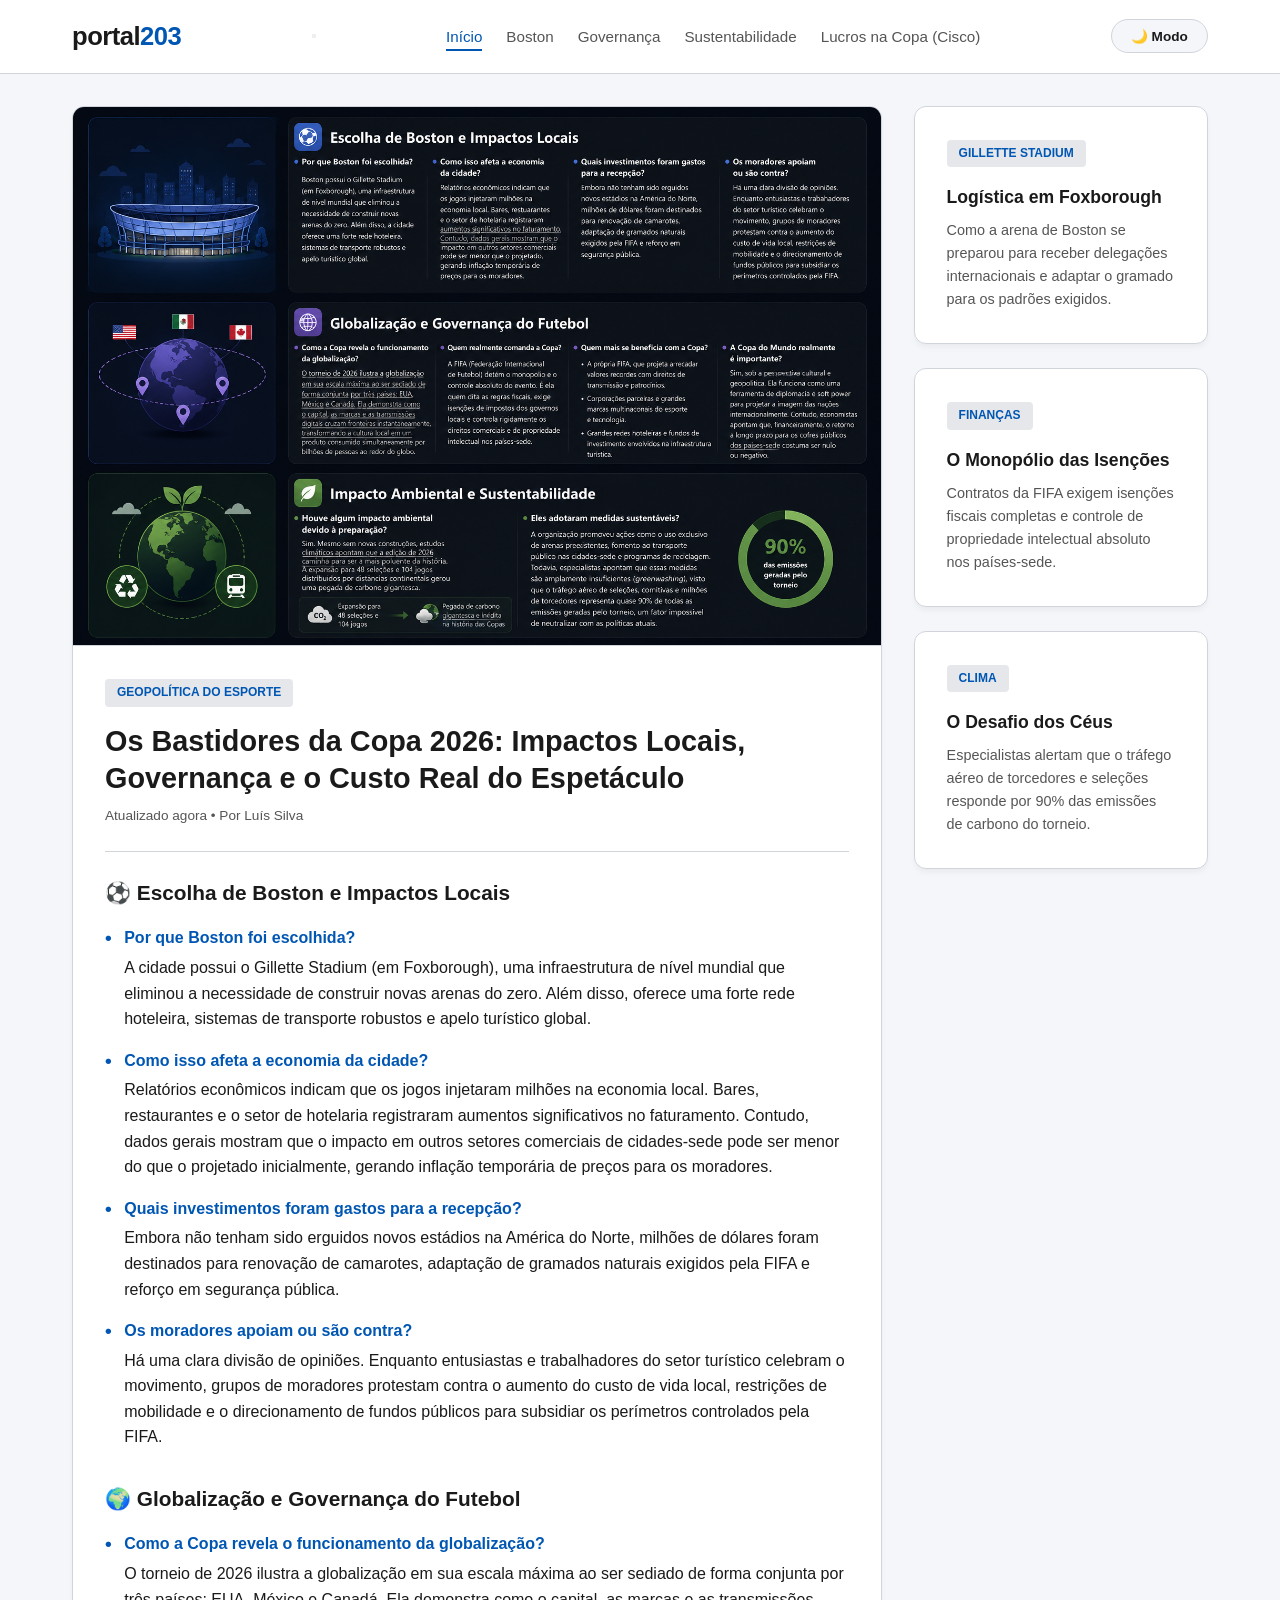
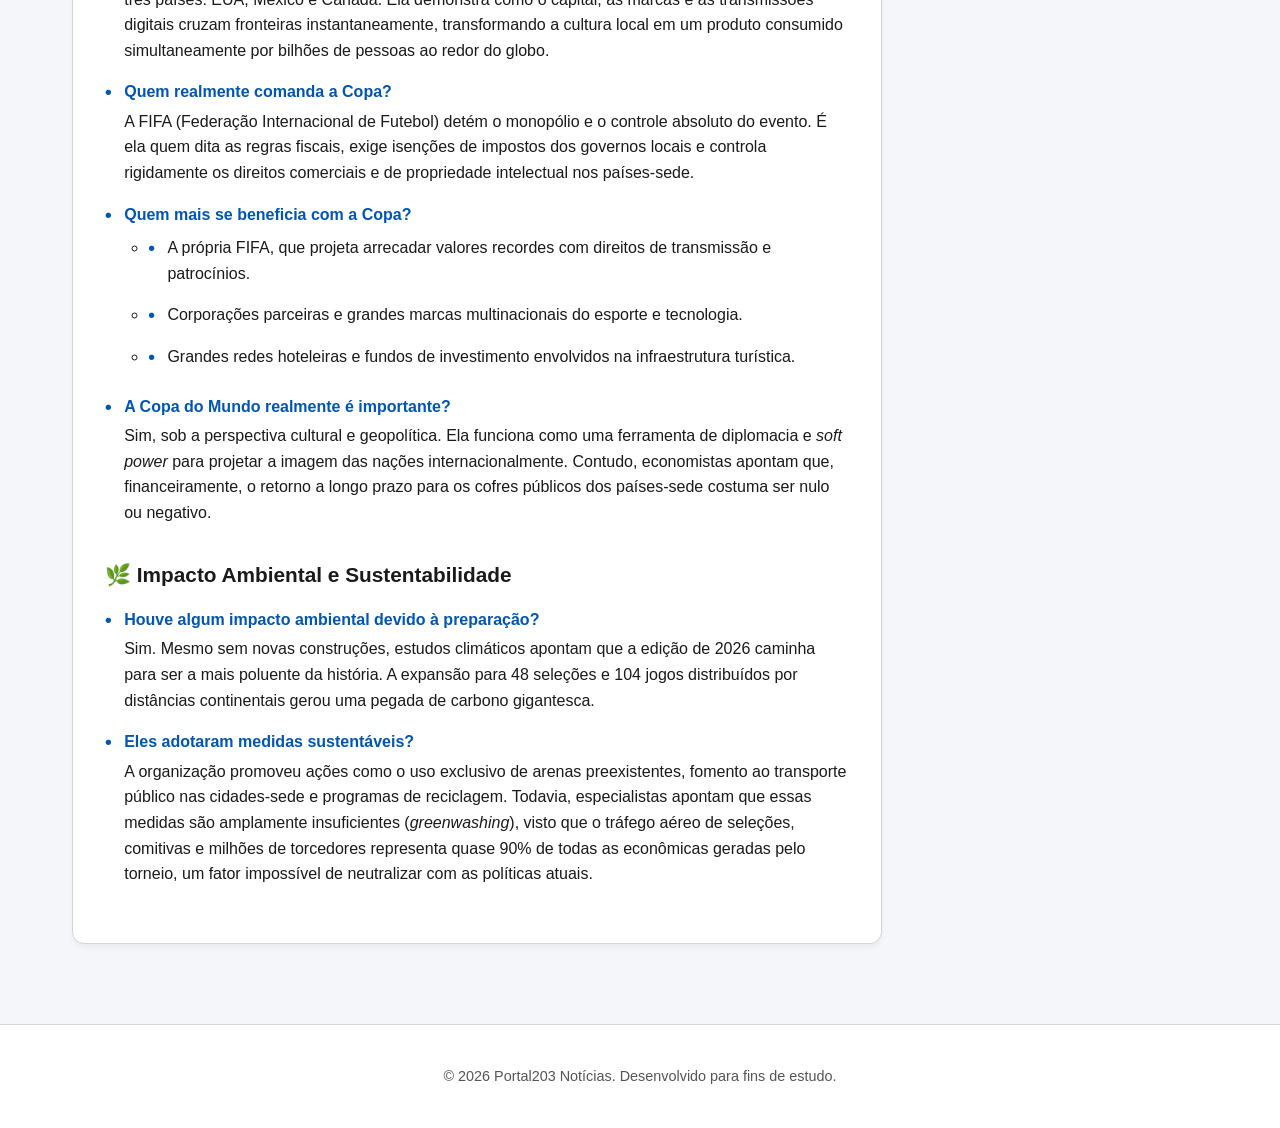
==== index.html @ ed90ee85 "primeira versão do site" ====
<!DOCTYPE html>
<html lang="pt-BR">
<head>
    <meta charset="UTF-8">
    <meta name="viewport" content="width=device-width, initial-scale=1.0">
    <title>Portal203 | Notícias e Geopolítica</title>
    <link rel="stylesheet" href="estilo/style.css">
</head>
<body>

    <!-- Cabeçalho Principal -->
    <header class="main-header">
        <div class="header-container">
            <h1 class="logo">portal<span>203</span></h1>

            <!-- Botão Menu Hambúrguer -->
            <button id="menu-toggle" class="hamburger-btn" aria-label="Abrir menu">
                <span></span><span></span><span></span>
            </button>

            <!-- Menu de Navegação Atualizado -->
            <nav id="nav-menu" class="nav-menu">
                <ul>
                    <li><a href="#" class="active">Início</a></li>
                    <li><a href="#boston">Boston</a></li>
                    <li><a href="#governanca">Governança</a></li>
                    <li><a href="#sustentabilidade">Sustentabilidade</a></li>
                    <li><a href="sobre.html">Lucros na Copa (Cisco)</a></li>
                </ul>
            </nav>
            <button id="theme-toggle" class="btn-theme" aria-label="Alternar modo escuro">🌙 Modo</button>
        </div>
    </header>

        </div>
    </header>

    <!-- Grid de Conteúdo -->
    <main class="news-container">

        <!-- Bloco de Notícia Principal -->
        <section class="main-story">
            <article class="card highlight-card">

                <!-- Container do Infográfico -->
                <div class="card-banner">
                    <img src="infografico.png" alt="Infográfico Copa do Mundo 2026" class="news-img">
                </div>

                <div class="card-content">
                    <span class="category">Geopolítica do Esporte</span>
                    <h2>Os Bastidores da Copa 2026: Impactos Locais, Governança e o Custo Real do Espetáculo</h2>
                    <p class="date">Atualizado agora • Por Luís Silva</p>

                    <hr style="border: 0; border-top: 1px solid var(--border-color); margin: 1.5rem 0;">

                    <!-- Seção 1: Boston -->
                    <div id="boston" class="article-section">
                        <h3>⚽ Escolha de Boston e Impactos Locais</h3>
                        <ul>
                            <li><strong>Por que Boston foi escolhida?</strong> A cidade possui o Gillette Stadium (em Foxborough), uma infraestrutura de nível mundial que eliminou a necessidade de construir novas arenas do zero. Além disso, oferece uma forte rede hoteleira, sistemas de transporte robustos e apelo turístico global.</li>
                            <li><strong>Como isso afeta a economia da cidade?</strong> Relatórios econômicos indicam que os jogos injetaram milhões na economia local. Bares, restaurantes e o setor de hotelaria registraram aumentos significativos no faturamento. Contudo, dados gerais mostram que o impacto em outros setores comerciais de cidades-sede pode ser menor do que o projetado inicialmente, gerando inflação temporária de preços para os moradores.</li>
                            <li><strong>Quais investimentos foram gastos para a recepção?</strong> Embora não tenham sido erguidos novos estádios na América do Norte, milhões de dólares foram destinados para renovação de camarotes, adaptação de gramados naturais exigidos pela FIFA e reforço em segurança pública.</li>
                            <li><strong>Os moradores apoiam ou são contra?</strong> Há uma clara divisão de opiniões. Enquanto entusiastas e trabalhadores do setor turístico celebram o movimento, grupos de moradores protestam contra o aumento do custo de vida local, restrições de mobilidade e o direcionamento de fundos públicos para subsidiar os perímetros controlados pela FIFA.</li>
                        </ul>
                    </div>

                    <!-- Seção 2: Globalização -->
                    <div id="governanca" class="article-section" style="margin-top: 2rem;">
                        <h3>🌍 Globalização e Governança do Futebol</h3>
                        <ul>
                            <li><strong>Como a Copa revela o funcionamento da globalização?</strong> O torneio de 2026 ilustra a globalização em sua escala máxima ao ser sediado de forma conjunta por três países: EUA, México e Canadá. Ela demonstra como o capital, as marcas e as transmissões digitais cruzam fronteiras instantaneamente, transformando a cultura local em um produto consumido simultaneamente por bilhões de pessoas ao redor do globo.</li>
                            <li><strong>Quem realmente comanda a Copa?</strong> A FIFA (Federação Internacional de Futebol) detém o monopólio e o controle absoluto do evento. É ela quem dita as regras fiscais, exige isenções de impostos dos governos locais e controla rigidamente os direitos comerciais e de propriedade intelectual nos países-sede.</li>
                            <li><strong>Quem mais se beneficia com a Copa?</strong>
                                <ul style="margin-left: 1.5rem; list-style-type: circle; margin-top: 0.5rem;">
                                    <li>A própria FIFA, que projeta arrecadar valores recordes com direitos de transmissão e patrocínios.</li>
                                    <li>Corporações parceiras e grandes marcas multinacionais do esporte e tecnologia.</li>
                                    <li>Grandes redes hoteleiras e fundos de investimento envolvidos na infraestrutura turística.</li>
                                </ul>
                            </li>
                            <li><strong>A Copa do Mundo realmente é importante?</strong> Sim, sob a perspectiva cultural e geopolítica. Ela funciona como uma ferramenta de diplomacia e <em>soft power</em> para projetar a imagem das nações internacionalmente. Contudo, economistas apontam que, financeiramente, o retorno a longo prazo para os cofres públicos dos países-sede costuma ser nulo ou negativo.</li>
                        </ul>
                    </div>

                    <!-- Seção 3: Impacto Ambiental -->
                    <div id="sustentabilidade" class="article-section" style="margin-top: 2rem;">
                        <h3>🌿 Impacto Ambiental e Sustentabilidade</h3>
                        <ul>
                            <li><strong>Houve algum impacto ambiental devido à preparação?</strong> Sim. Mesmo sem novas construções, estudos climáticos apontam que a edição de 2026 caminha para ser a mais poluente da história. A expansão para 48 seleções e 104 jogos distribuídos por distâncias continentais gerou uma pegada de carbono gigantesca.</li>
                            <li><strong>Eles adotaram medidas sustentáveis?</strong> A organização promoveu ações como o uso exclusivo de arenas preexistentes, fomento ao transporte público nas cidades-sede e programas de reciclagem. Todavia, especialistas apontam que essas medidas são amplamente insuficientes (<em>greenwashing</em>), visto que o tráfego aéreo de seleções, comitivas e milhões de torcedores representa quase 90% de todas as econômicas geradas pelo torneio, um fator impossível de neutralizar com as políticas atuais.</li>
                        </ul>
                    </div>

                </div>
            </article>
        </section>

        <!-- Barra Lateral -->
        <section class="side-stories">
            <article class="card mini-card">
                <div class="card-content">
                    <span class="category">Gillette Stadium</span>
                    <h3>Logística em Foxborough</h3>
                    <p>Como a arena de Boston se preparou para receber delegações internacionais e adaptar o gramado para os padrões exigidos.</p>
                </div>
            </article>

            <article class="card mini-card">
                <div class="card-content">
                    <span class="category">Finanças</span>
                    <h3>O Monopólio das Isenções</h3>
                    <p>Contratos da FIFA exigem isenções fiscais completas e controle de propriedade intelectual absoluto nos países-sede.</p>
                </div>
            </article>

            <article class="card mini-card">
                <div class="card-content">
                    <span class="category">Clima</span>
                    <h3>O Desafio dos Céus</h3>
                    <p>Especialistas alertam que o tráfego aéreo de torcedores e seleções responde por 90% das emissões de carbono do torneio.</p>
                </div>
            </article>
        </section>
    </main>

    <!-- Rodapé -->
    <footer class="main-footer">
        <p>&copy; 2026 Portal203 Notícias. Desenvolvido para fins de estudo.</p>
    </footer>

    <script src="script.js"></script>
</body>
</html>
---- estilo/style.css ----
/* ==========================================
   1. CONFIGURAÇÕES GERAIS E RESETS
   ========================================== */
* {
    margin: 0;
    padding: 0;
    box-sizing: border-box;
    font-family: 'Segoe UI', Tahoma, Geneva, Verdana, sans-serif;
    transition: background-color 0.3s ease, color 0.3s ease, border-color 0.3s ease;
}

/* Variáveis do Modo Claro (Padrão) */
:root {
    --bg-primary: #f4f6f9;
    --bg-card: #ffffff;
    --text-main: #1a1a1a;
    --text-muted: #555555;
    --accent-color: #0056b3;
    --border-color: #d1d5db;
    --category-bg: #e5e7eb;
}

/* Variáveis do Modo Escuro */
[data-theme="dark"] {
    --bg-primary: #0f1115;
    --bg-card: #181a20;
    --text-main: #f3f4f6;
    --text-muted: #9ca3af;
    --accent-color: #3b82f6;
    --border-color: #2d3139;
    --category-bg: #262930;
}

body {
    background-color: var(--bg-primary);
    color: var(--text-main);
    line-height: 1.6;
}

/* ==========================================
   2. CABEÇALHO E NAVEGAÇÃO
   ========================================== */
.main-header {
    background-color: var(--bg-card);
    border-bottom: 1px solid var(--border-color);
    position: sticky;
    top: 0;
    z-index: 1000;
}

.header-container {
    max-width: 1200px;
    margin: 0 auto;
    display: flex;
    justify-content: space-between;
    align-items: center;
    padding: 1rem 2rem;
}

.logo {
    font-size: 1.6rem;
    font-weight: 800;
    letter-spacing: -0.5px;
    text-transform: lowercase;
}

.logo span {
    color: var(--accent-color);
}

.nav-menu ul {
    display: flex;
    list-style: none;
    gap: 1.5rem;
}

.nav-menu a {
    text-decoration: none;
    color: var(--text-muted);
    font-weight: 500;
    font-size: 0.95rem;
    padding: 0.25rem 0;
}

.nav-menu a:hover {
    color: var(--text-main);
}

.nav-menu a.active {
    color: var(--accent-color);
    border-bottom: 2px solid var(--accent-color);
}

.btn-theme {
    background-color: var(--bg-primary);
    color: var(--text-main);
    border: 1px solid var(--border-color);
    padding: 0.5rem 1.2rem;
    border-radius: 20px;
    cursor: pointer;
    font-size: 0.85rem;
    font-weight: 600;
}

.btn-theme:hover {
    border-color: var(--accent-color);
}

/* ==========================================
   3. LAYOUT PRINCIPAL (GRID)
   ========================================== */
.news-container {
    max-width: 1200px;
    margin: 2rem auto;
    padding: 0 2rem;
    display: grid;
    grid-template-columns: 2.2fr 0.8fr;
    gap: 2rem;
}

/* ==========================================
   4. ESTRUTURA DOS CARDS DE NOTÍCIA
   ========================================== */
.card {
    background-color: var(--bg-card);
    border: 1px solid var(--border-color);
    border-radius: 12px;
    overflow: hidden;
    box-shadow: 0 4px 6px -1px rgba(0, 0, 0, 0.05);
}

/* Container do seu Infográfico */
.card-banner {
    width: 100%;
    background-color: #0b0d10; /* Fundo fixo escuro para casar com a imagem */
    display: flex;
    justify-content: center;
    border-bottom: 1px solid var(--border-color);
}

.news-img {
    width: 100%;
    max-width: 100%;
    height: auto;
    display: block;
}

.card-content {
    padding: 2rem;
}

.category {
    font-size: 0.75rem;
    text-transform: uppercase;
    color: var(--accent-color);
    background-color: var(--category-bg);
    padding: 0.25rem 0.75rem;
    border-radius: 4px;
    font-weight: 700;
    display: inline-block;
    margin-bottom: 1rem;
}

h2 {
    font-size: 1.8rem;
    font-weight: 800;
    line-height: 1.3;
    margin-bottom: 0.5rem;
}

.date {
    font-size: 0.85rem;
    color: var(--text-muted);
}

/* ==========================================
   5. TEXTO DA MATÉRIA E LISTAS DIDÁTICAS
   ========================================== */
.article-section h3 {
    font-size: 1.3rem;
    margin-bottom: 1rem;
    color: var(--text-main);
    display: flex;
    align-items: center;
    gap: 0.5rem;
}

.article-section ul {
    list-style-type: none;
    margin-bottom: 1.5rem;
}

.article-section li {
    margin-bottom: 1rem;
    color: var(--text-main);
    position: relative;
    padding-left: 1.2rem;
    font-size: 1rem;
}

/* Marcador personalizado para as listas */
.article-section li::before {
    content: "•";
    color: var(--accent-color);
    font-weight: bold;
    font-size: 1.2rem;
    position: absolute;
    left: 0;
    top: -2px;
}

.article-section strong {
    color: var(--accent-color);
    display: block;
    margin-bottom: 0.25rem;
}

/* ==========================================
   6. BARRA LATERAL (SIDEBAR)
   ========================================== */
.side-stories {
    display: flex;
    flex-direction: column;
    gap: 1.5rem;
}

.mini-card h3 {
    font-size: 1.1rem;
    margin-bottom: 0.5rem;
}

.mini-card p {
    font-size: 0.9rem;
    color: var(--text-muted);
}

/* ==========================================
   7. RODAPÉ E RESPONSIVIDADE
   ========================================== */
.main-footer {
    text-align: center;
    padding: 2.5rem;
    border-top: 1px solid var(--border-color);
    background-color: var(--bg-card);
    color: var(--text-muted);
    font-size: 0.9rem;
    margin-top: 5rem;
}

/* Adaptação para Celulares e Tablets */
@media (max-width: 900px) {
    .news-container {
        grid-template-columns: 1fr;
        padding: 0 1rem;
    }

    .header-container {
        flex-direction: column;
        gap: 1.2rem;
        padding: 1.5rem 1rem;
    }

    .nav-menu ul {
        gap: 1rem;
        flex-wrap: wrap;
        justify-content: center;
    }

    .card-content {
        padding: 1.25rem;
    }

    h2 {
        font-size: 1.4rem;
    }
}
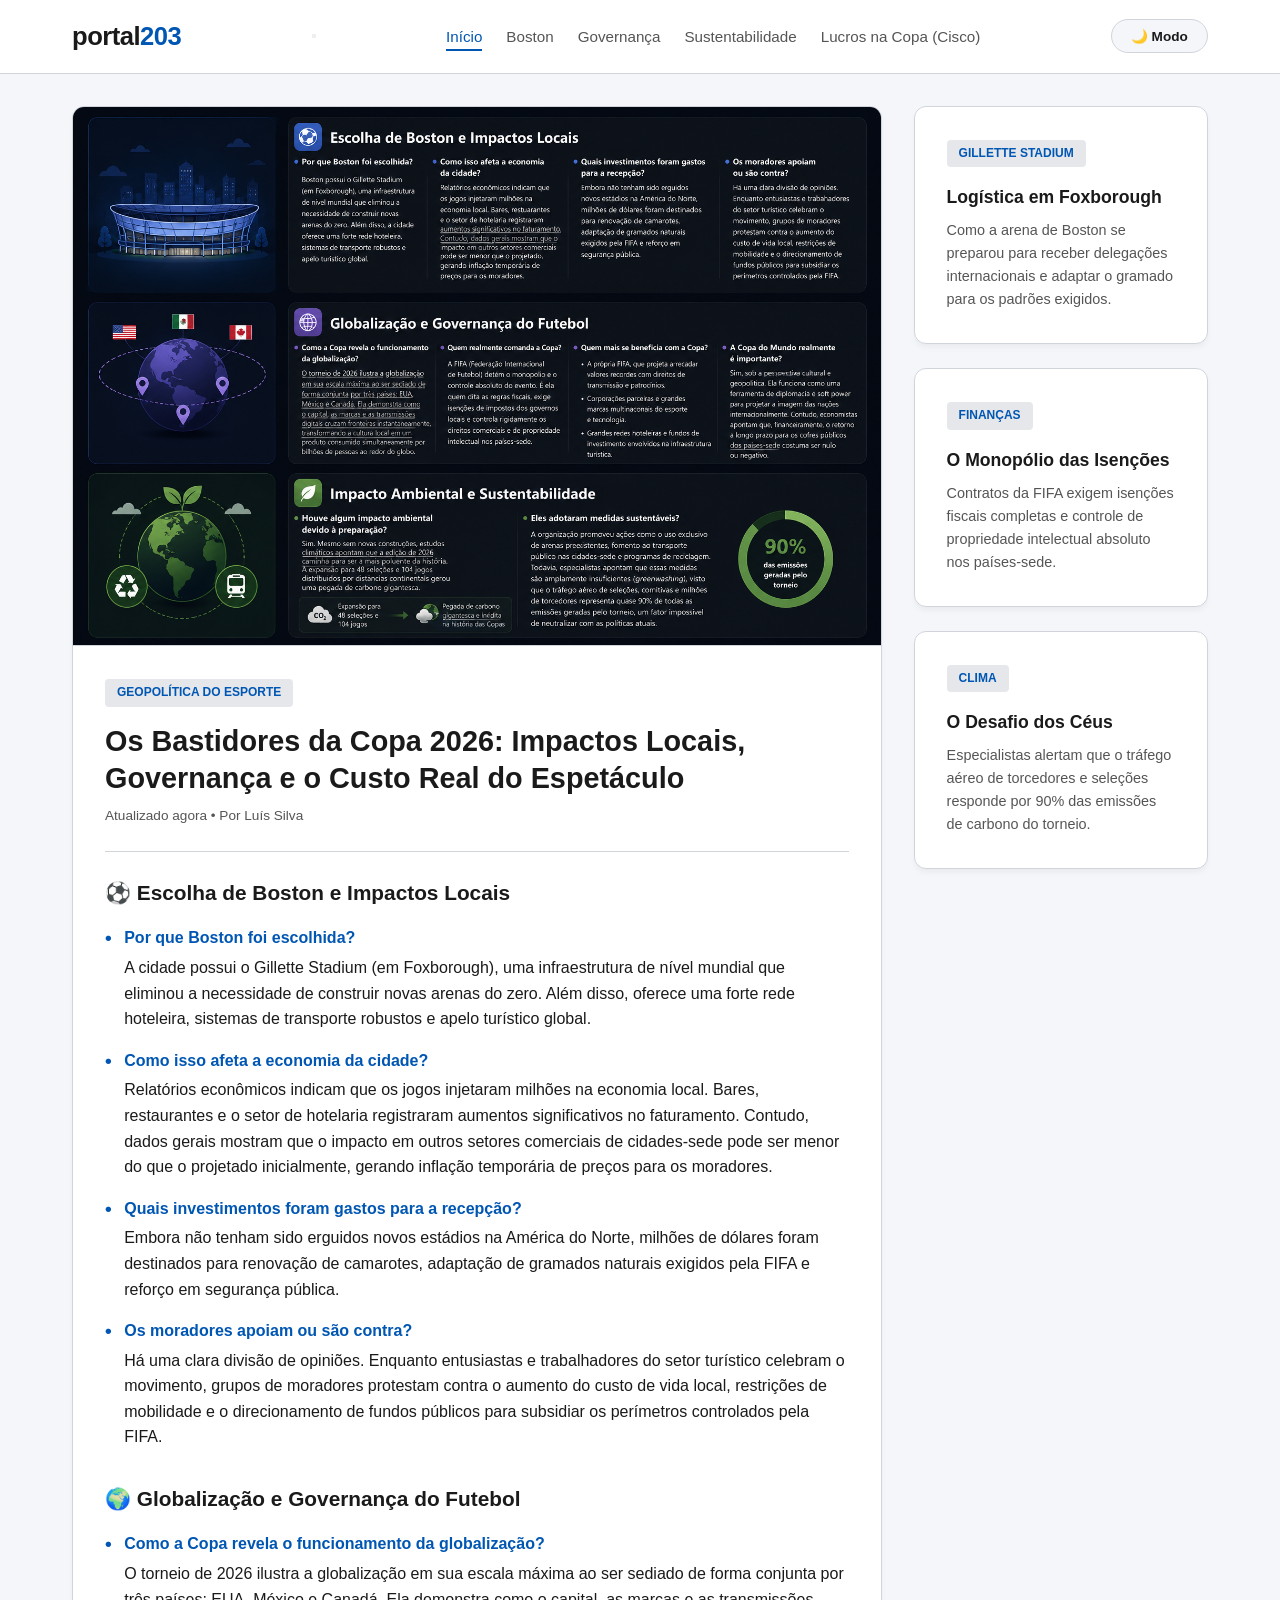
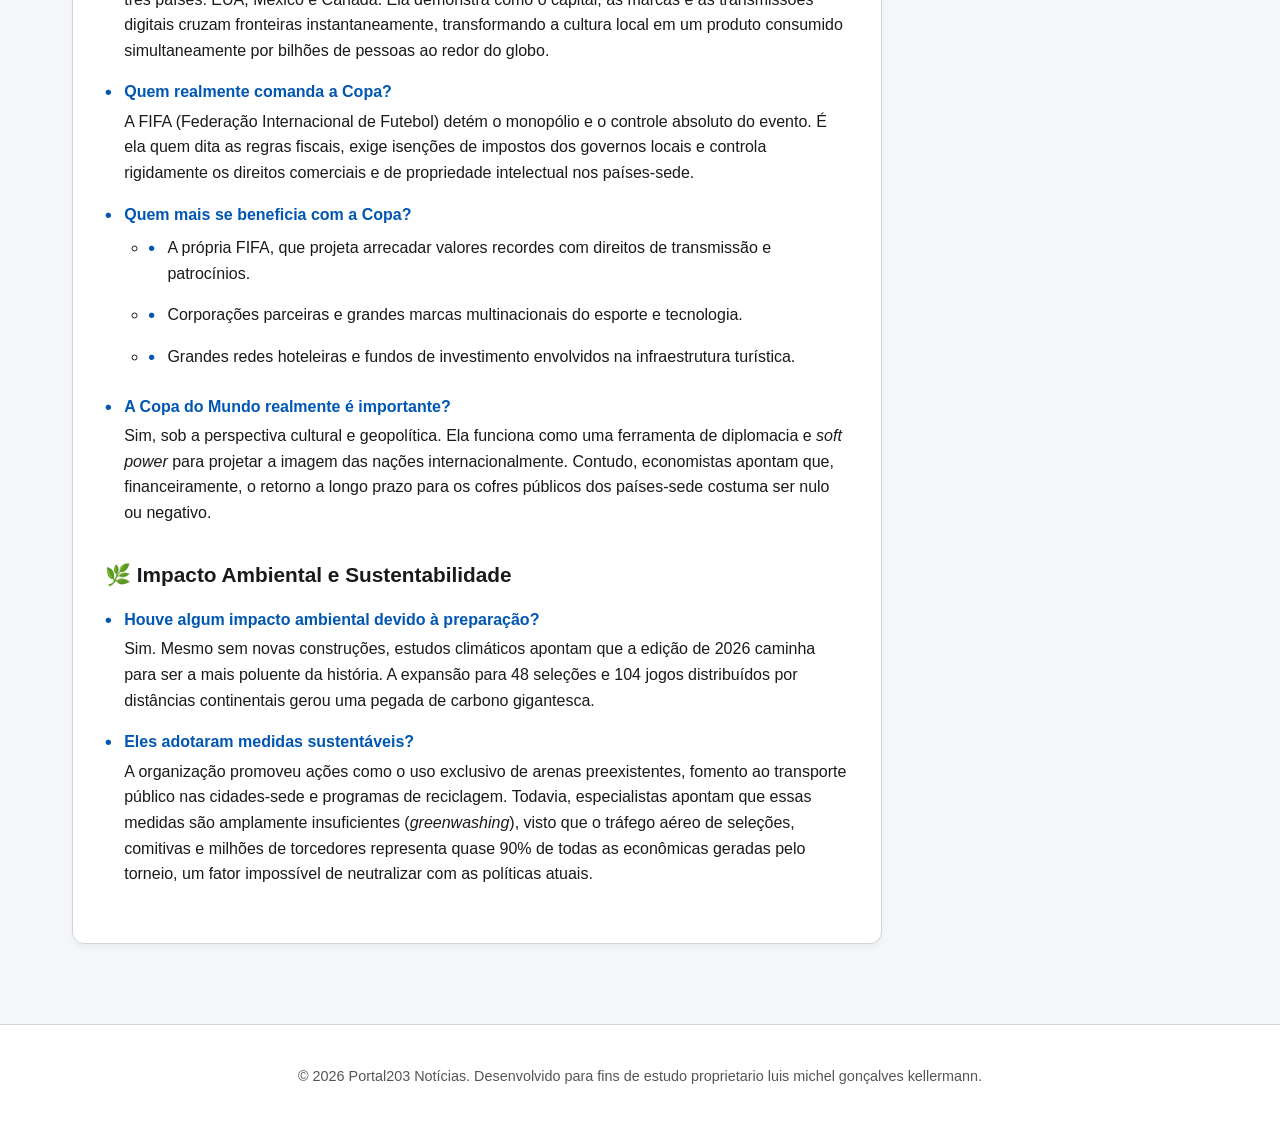
==== commit c3e8598d: "Update footer text with additional author information" ====
--- a/index.html
+++ b/index.html
@@ -125,7 +125,7 @@
 
     <!-- Rodapé -->
     <footer class="main-footer">
-        <p>&copy; 2026 Portal203 Notícias. Desenvolvido para fins de estudo.</p>
+        <p>&copy; 2026 Portal203 Notícias. Desenvolvido para fins de estudo proprietario luis michel gonçalves kellermann.</p>
     </footer>
 
     <script src="script.js"></script>
